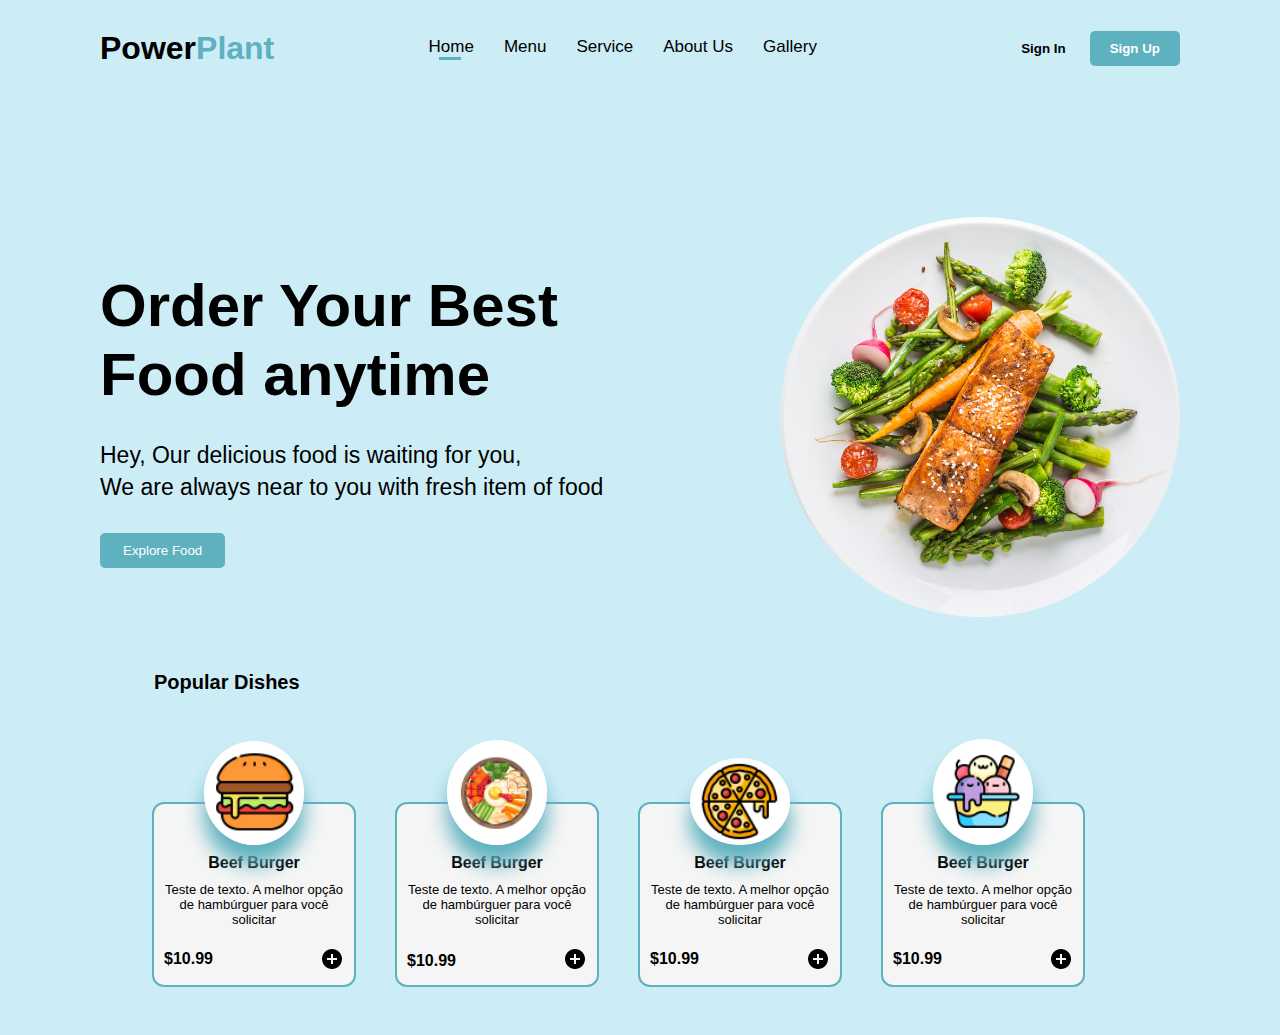
==== index.html @ d274d353 "Add files via upload" ====
<!DOCTYPE html>
<html lang="pt-br">
<head>
    <meta charset="UTF-8">
    <meta http-equiv="X-UA-Compatible" content="IE=edge">
    <link rel="stylesheet" href="style.css">
    <meta name="viewport" content="width=device-width, initial-scale=1.0">
    <title>Aplicativo de comida</title>
</head>
<body>
    <section class="menu">
        <div class="nav">
            <div class="logo"><h1>Power<b>Plant</b></h1></div>
            <ul>
                <li><a class="active" href="#">Home</a></li>
                <li><a href="#">Menu</a></li>
                <li><a href="#">Service</a></li>
                <li><a href="#">About Us</a></li>
                <li><a href="#">Gallery</a></li>
            </ul>
            <div>
                <input class="signin" type="submit" value="Sign In" name="signin">
                <input class="signup" type="submit" value="Sign Up" name="signup">
            </div>
        </div>
    </section>
    <section class="grid">
        <div class="content">
            <div class="content-left">
                <div class="info">
                    <h2>Order Your Best <br>Food anytime</h2>
                    <p>Hey, Our delicious food is waiting for you, <br>
                        We are always near to you with fresh item of food</p>
                </div>
                <button>Explore Food</button>
            </div>
            <div class="content-right">
                <img src="Food_Plate.png" alt="">
            </div>
        </div>
    </section>
    <section class="category">
        <div class="list-items">
            <h3>Popular Dishes</h3>
            <div class="card-list">
                <div class="card">
                    <img class="card_img" src="food_icon2.PNG" alt="">
                    <div class="food-title">
                        <h1>Beef Burger</h1>
                    </div>
                    <div class="desc-food">
                        <p>Teste de texto. A melhor opção de hambúrguer para você solicitar</p>
                    </div>
                    <div class="price">
                        <span>$10.99</span><img class="plus-icon" src="plus-circle.png" alt="">
                    </div>
                </div>
                <div class="card">
                    <img class="card_img" src="food_icon1.PNG" alt="">
                    <div class="food-title">
                        <h1>Beef Burger</h1>
                    </div>
                    <div class="desc-food">
                        <p>Teste de texto. A melhor opção de hambúrguer para você solicitar</p>
                    </div>
                    <div class="price">
                        <span>$10.99</span><span><img class="plus-icon" src="plus-circle.png" alt="">
                    </div>
                </div>
                <div class="card">
                    <img class="card_img" src="food_icon3.PNG" alt="">
                    <div class="food-title">
                        <h1>Beef Burger</h1>
                    </div>
                    <div class="desc-food">
                        <p>Teste de texto. A melhor opção de hambúrguer para você solicitar</p>
                    </div>
                    <div class="price">
                        <span>$10.99</span><img class="plus-icon" src="plus-circle.png" alt="">
                    </div>
                </div>
                <div class="card">
                    <img class="card_img" src="food_icon4.PNG" alt="">
                    <div class="food-title">
                        <h1>Beef Burger</h1>
                    </div>
                    <div class="desc-food">
                        <p>Teste de texto. A melhor opção de hambúrguer para você solicitar</p>
                    </div>
                    <div class="price">
                        <span>$10.99</span><img class="plus-icon" src="plus-circle.png" alt="">
                    </div>
                </div>
            </div>
        </div>

    </section>
</body>
</html>
---- style.css ----
*,::after,::before{
    margin: 0;
    padding: 0;
    box-sizing: border-box;
}

body{
    margin: 0 100px;
    background-color: #cdedf6;
}


/* MENU */
.nav{
    width: 100%;
    display: flex;
    justify-content: space-between;
    align-items: center;
    padding: 30px 0;
}

.nav .logo h1{
    font-weight: 600;
    font-family: sans-serif;
    color: black;
}

.nav .logo b{
    color: #5eb1bf;
}

.nav ul{
    display: flex;
    list-style: none;
}

.nav ul li{
    margin-right: 30px;
}

.nav ul li a{
    text-decoration: none;
    color: black;
    font-weight: 500;
    font-family: sans-serif;
    font-size: 17px;
}

/* ACTIVE */

.nav ul .active::after{
    content: '';
    width: 50%;
    height: 3px;
    background-color: #5eb1bf;
    display: flex;
    position: relative;
    margin-left: 10px;
}

/* INPUT */

input{
    padding: 10px 20px;
    cursor: pointer;
    font-weight: 600;
}

.signin{
    background: transparent;
    border: none;
}

.signup{
    background-color: #5eb1bf;
    color: white;
    outline: none;
    border: none;
    border-radius: 5px;
}

/* CONTENT */

.content{
    display: grid;
    grid-template-columns: 50% auto;
    gap: 30px;
    margin-top: 120px;
    align-items: center;
    justify-content: space-between;
    width: 100%;
}

/* #Content TEXT */
/* LEFT SIDE */

.content .content-left{
    display: block;
    width: 100%;
}

.content .content-left .info{
    max-width: 100%;
    display: flex;
    flex-direction: column;
}

.content .content-left .info h2{
    font-size: 60px;
    font-family: sans-serif;
    margin-bottom: 30px;
}

.content .content-left .info p{
    font-size: 23px;
    line-height: 2pc;
    margin-bottom: 30px;
    font-family: sans-serif;
}

/* #Content */
/* BUTTON */

.content .content-left button{
    padding: 10px 23px;
    background-color: #5eb1bf;
    color: white;
    border-radius: 5px;
    border: none;
    cursor: pointer;
}

/* #Content IMAGE */
/* RIGHT SIDE */

.content .content-right{
    display: block;
    width: 100%;
}

.content .content-right img{
    width: 400px;
    height: auto;
    position: relative;
    user-select: none;
    animation: rotate 10s linear infinite;
}


/* #Content */
/* ANIMATION */

@keyframes rotate {
    0%{
        transform: rotate(0deg);
    }
    100%{
        transform: rotate(360deg);
    }
}


/* CARDS */

.category{
    width: 100%;
    display: flex;
    margin-bottom: 50px;
    justify-content: center;
}

.category .list-items{
    width: 90%;
    position: relative;
    margin-top: 50px;
}

.category .list-items h3{
    font-size: 20px;
    padding-bottom: 40px;
    font-weight: 600;
    font-family: sans-serif;
    margin-bottom: 70px;
}

.category .list-items .card-list{
    display: grid;
    grid-template-columns: repeat(4, 1fr);
}

.category .card-list .card{
    width: 200px;
    height: auto;
    display: block;
    padding: 10px;
    border-radius: 10px;
    position: relative;
    background: whitesmoke;
    outline: 2px solid #5eb1bf;
}

.category .card-list .card_img{
    width: 50%;
    height: auto;
    bottom: 140px;
    left: 50px;
    object-fit: cover;
    object-position: center;
    background-repeat: no-repeat;
    position: absolute;
    box-shadow: 0 20px 20px #5eb1bf;
    border-radius: 50%;
}

.category .card-list .card .food-title{
    padding: 40px 0 10px;
}

.category .card-list .card .food-title h1{
    text-align: center;
    font-weight: bold;
    font-size: 16px;
    font-family: sans-serif;
}

.category .card .desc-food p{
    font-size: 13px;
    text-align: center;
    font-weight: 500;
    margin-bottom: 20px;
    font-family: sans-serif;
}

.category .card .price{
    display: flex;
    align-items: center;
    justify-content: space-between;
}

.category .card .price span{
    font-weight: 600;
    font-family: sans-serif;
}
    
.category .card .price .plus-icon{
    cursor: pointer;
}
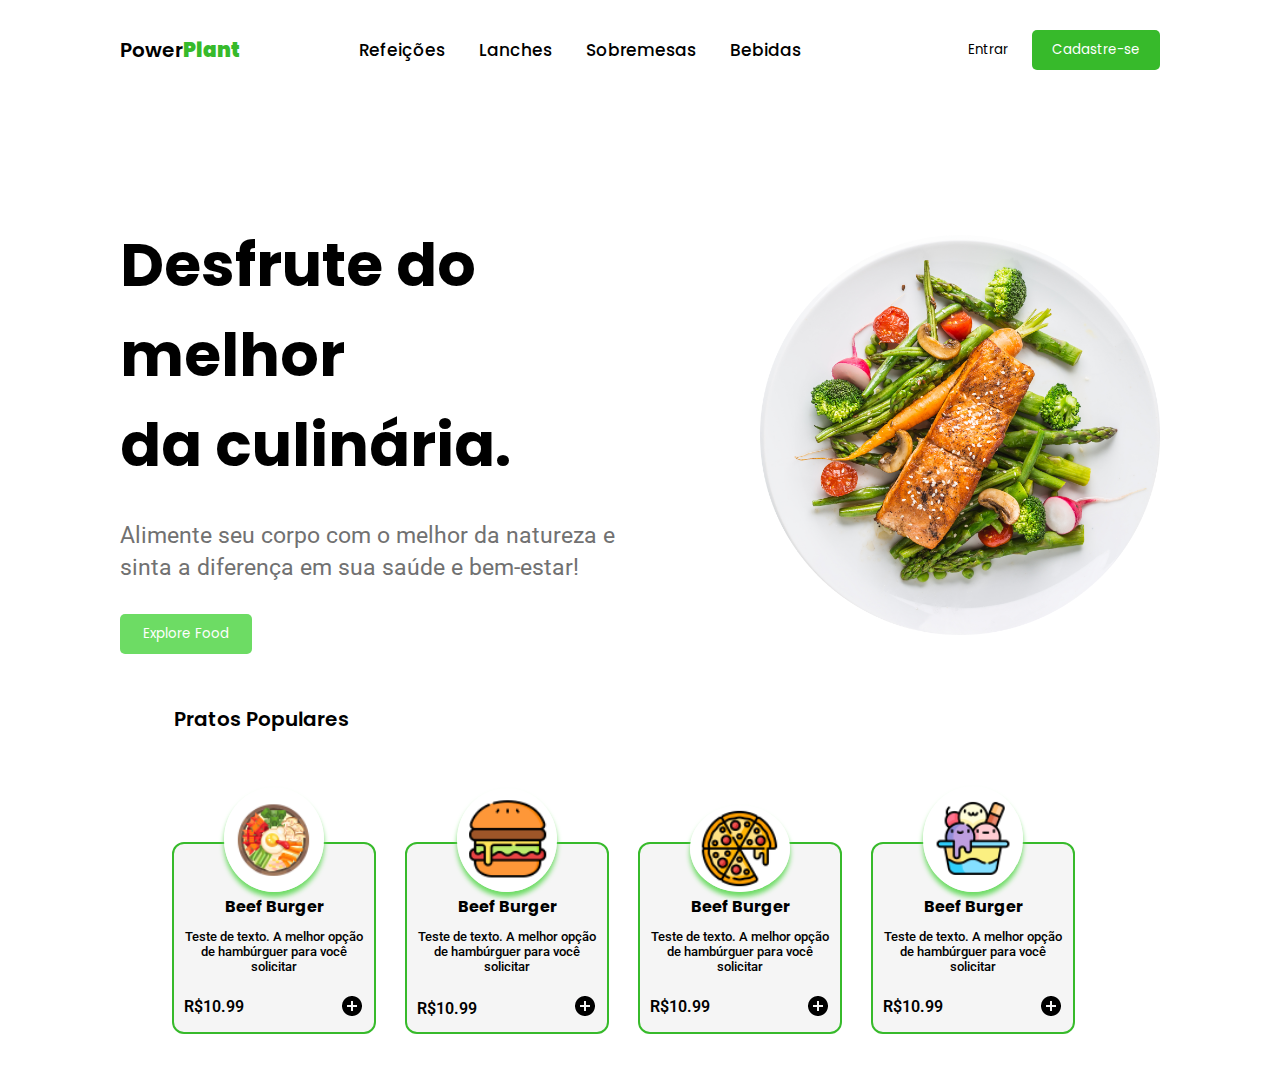
==== commit d65ded68: "creating pages for meal, snacks, desserts and drinks along with css design" ====
--- a/index.html
+++ b/index.html
@@ -1,99 +1,110 @@
 <!DOCTYPE html>
 <html lang="pt-br">
+
 <head>
     <meta charset="UTF-8">
     <meta http-equiv="X-UA-Compatible" content="IE=edge">
-    <link rel="stylesheet" href="style.css">
     <meta name="viewport" content="width=device-width, initial-scale=1.0">
-    <title>Aplicativo de comida</title>
+    <link rel="shortcut icon" href="./plant.svg"" type=" image/svg+xml">
+    <title>PowerPlant</title>
+    <link rel="preconnect" href="https://fonts.googleapis.com">
+    <link rel="preconnect" href="https://fonts.gstatic.com" crossorigin>
+    <link href="https://fonts.googleapis.com/css2?family=Poppins&family=Roboto&display=swap" rel="stylesheet">
+    <link rel="preload" href="./css/style.css" as="style">
+    <link rel="stylesheet" href="./css/style.css">
 </head>
+
 <body>
-    <section class="menu">
+    <section class="menu container">
         <div class="nav">
-            <div class="logo"><h1>Power<b>Plant</b></h1></div>
-            <ul>
-                <li><a class="active" href="#">Home</a></li>
-                <li><a href="#">Menu</a></li>
-                <li><a href="#">Service</a></li>
-                <li><a href="#">About Us</a></li>
-                <li><a href="#">Gallery</a></li>
+            <div class="logo">
+                <a href="./">
+                    <h1 class="font-1">Power<b>Plant</b></h1>
+                </a>
+            </div>
+            <ul class="active font-1">
+                <li><a href="./snack.html">Refeições</a></li>
+                <li><a href="./snacks.html">Lanches</a></li>
+                <li><a href="./desserts.html">Sobremesas</a></li>
+                <li><a href="./drinks.html">Bebidas</a></li>
             </ul>
             <div>
-                <input class="signin" type="submit" value="Sign In" name="signin">
-                <input class="signup" type="submit" value="Sign Up" name="signup">
+                <input class="signin font-1" type="submit" value="Entrar" name="signin">
+                <input class="signup font-1" type="submit" value="Cadastre-se" name="signup">
             </div>
         </div>
     </section>
-    <section class="grid">
+    <section class="grid container">
         <div class="content">
             <div class="content-left">
                 <div class="info">
-                    <h2>Order Your Best <br>Food anytime</h2>
-                    <p>Hey, Our delicious food is waiting for you, <br>
-                        We are always near to you with fresh item of food</p>
+                    <h2 class="font-1">Desfrute do melhor <br>da culinária.</h2>
+                    <p class="font-2 standard">Alimente seu corpo com o melhor da natureza e sinta a diferença em sua
+                        saúde e
+                        bem-estar!</p>
                 </div>
-                <button>Explore Food</button>
+                <button class="font-1">Explore Food</button>
             </div>
             <div class="content-right">
-                <img src="Food_Plate.png" alt="">
+                <img src="./img/Food_Plate.png" alt="">
             </div>
         </div>
     </section>
     <section class="category">
-        <div class="list-items">
-            <h3>Popular Dishes</h3>
+        <div class="list-items container">
+            <h3 class="font-1">Pratos Populares</h3>
             <div class="card-list">
                 <div class="card">
-                    <img class="card_img" src="food_icon2.PNG" alt="">
+                    <img class="card_img" src="./img/food_icon1.PNG" alt="">
                     <div class="food-title">
-                        <h1>Beef Burger</h1>
+                        <h1 class="font-1">Beef Burger</h1>
                     </div>
                     <div class="desc-food">
-                        <p>Teste de texto. A melhor opção de hambúrguer para você solicitar</p>
+                        <p class="font-2">Teste de texto. A melhor opção de hambúrguer para você solicitar</p>
                     </div>
-                    <div class="price">
-                        <span>$10.99</span><img class="plus-icon" src="plus-circle.png" alt="">
+                    <div class="font-2 price">
+                        <span>R$10.99</span><img class="plus-icon" src="./img/plus-circle.png" alt="">
                     </div>
                 </div>
                 <div class="card">
-                    <img class="card_img" src="food_icon1.PNG" alt="">
+                    <img class="card_img" src="./img/food_icon2.PNG" alt="">
                     <div class="food-title">
-                        <h1>Beef Burger</h1>
+                        <h1 class="font-1">Beef Burger</h1>
                     </div>
                     <div class="desc-food">
-                        <p>Teste de texto. A melhor opção de hambúrguer para você solicitar</p>
+                        <p class="font-2">Teste de texto. A melhor opção de hambúrguer para você solicitar</p>
                     </div>
-                    <div class="price">
-                        <span>$10.99</span><span><img class="plus-icon" src="plus-circle.png" alt="">
+                    <div class="price font-2">
+                        <span>R$10.99</span><span><img class="plus-icon" src="./img/plus-circle.png" alt="">
                     </div>
                 </div>
                 <div class="card">
-                    <img class="card_img" src="food_icon3.PNG" alt="">
+                    <img class="card_img" src="./img/food_icon3.PNG" alt="">
                     <div class="food-title">
-                        <h1>Beef Burger</h1>
+                        <h1 class="font-1">Beef Burger</h1>
                     </div>
                     <div class="desc-food">
-                        <p>Teste de texto. A melhor opção de hambúrguer para você solicitar</p>
+                        <p class="font-2">Teste de texto. A melhor opção de hambúrguer para você solicitar</p>
                     </div>
-                    <div class="price">
-                        <span>$10.99</span><img class="plus-icon" src="plus-circle.png" alt="">
+                    <div class="price font-2">
+                        <span>R$10.99</span><img class="plus-icon" src="./img/plus-circle.png" alt="">
                     </div>
                 </div>
                 <div class="card">
-                    <img class="card_img" src="food_icon4.PNG" alt="">
+                    <img class="card_img" src="./img/food_icon4.PNG" alt="">
                     <div class="food-title">
-                        <h1>Beef Burger</h1>
+                        <h1 class="font-1">Beef Burger</h1>
                     </div>
                     <div class="desc-food">
-                        <p>Teste de texto. A melhor opção de hambúrguer para você solicitar</p>
+                        <p class="font-2">Teste de texto. A melhor opção de hambúrguer para você solicitar</p>
                     </div>
-                    <div class="price">
-                        <span>$10.99</span><img class="plus-icon" src="plus-circle.png" alt="">
+                    <div class="price font-2">
+                        <span>R$10.99</span><img class="plus-icon" src="./img/plus-circle.png" alt="">
                     </div>
                 </div>
             </div>
         </div>
-
     </section>
 </body>
+
 </html>--- a/css/style.css
+++ b/css/style.css
@@ -0,0 +1,345 @@
+*,
+::after,
+::before {
+  margin: 0;
+  padding: 0;
+  box-sizing: border-box;
+}
+
+body {
+  margin: 0 100px;
+}
+
+a {
+  text-decoration: none;
+}
+
+.standard {
+  color: #717171;
+}
+
+.container {
+  box-sizing: border-box;
+  max-width: 1200px;
+  padding-left: 20px;
+  padding-right: 20px;
+  margin-left: auto;
+  margin-right: auto;
+}
+.point {
+  color: #6ddc64;
+}
+
+.font-1 {
+  font-family: "Poppins", sans-serif;
+}
+
+.font-2 {
+  font-family: "Roboto", sans-serif;
+}
+
+/* MENU */
+.nav {
+  width: 100%;
+  display: flex;
+  justify-content: space-between;
+  align-items: center;
+  padding: 30px 0;
+}
+
+.nav .logo h1 {
+  font-weight: 600;
+  font-size: 20px;
+  color: black;
+}
+
+.nav .logo b {
+  color: #37ba2b;
+}
+
+.nav ul {
+  display: flex;
+  list-style: none;
+}
+
+.nav ul li {
+  margin-right: 30px;
+}
+
+.nav ul li a {
+  text-decoration: none;
+  color: black;
+  font-weight: 500;
+  font-size: 17px;
+}
+
+/* ACTIVE */
+.active a {
+  border: 2px solid transparent;
+}
+
+.active a:hover {
+  border-bottom: 2px solid #37ba2b;
+}
+
+/* INPUT */
+
+input {
+  padding: 10px 20px;
+  cursor: pointer;
+  font-weight: 400;
+}
+
+.signin {
+  background: transparent;
+  border: none;
+}
+
+.signup {
+  background-color: #37ba2b;
+  color: white;
+  outline: none;
+  border: none;
+  border-radius: 5px;
+}
+
+.signup:hover {
+  background: #15730d;
+  transition: 0.3s;
+}
+
+/* CONTENT */
+
+.content {
+  display: grid;
+  grid-template-columns: 50% auto;
+  gap: 30px;
+  margin-top: 120px;
+  align-items: center;
+  justify-content: space-between;
+  width: 100%;
+}
+
+/* #Content TEXT */
+/* LEFT SIDE */
+
+.content .content-left {
+  display: block;
+  width: 100%;
+}
+
+.content .content-left .info {
+  max-width: 100%;
+  display: flex;
+  flex-direction: column;
+}
+
+.content .content-left .info h2 {
+  font-size: 60px;
+  margin-bottom: 30px;
+}
+
+.content .content-left .info p {
+  font-size: 23px;
+  line-height: 2pc;
+  margin-bottom: 30px;
+}
+
+/* #Content */
+/* BUTTON */
+
+.content .content-left button {
+  padding: 10px 23px;
+  background-color: #6ddc64;
+  color: white;
+  border-radius: 5px;
+  border: none;
+  cursor: pointer;
+}
+
+/* #Content IMAGE */
+/* RIGHT SIDE */
+
+.content .content-right {
+  display: block;
+  width: 100%;
+}
+
+.content .content-right img {
+  width: 400px;
+  height: auto;
+  position: relative;
+  user-select: none;
+  animation: rotate 10s linear infinite;
+}
+
+/* #Content */
+/* ANIMATION */
+
+@keyframes rotate {
+  0% {
+    transform: rotate(0deg);
+  }
+  100% {
+    transform: rotate(360deg);
+  }
+}
+
+/* CARDS */
+
+.category {
+  width: 100%;
+  display: flex;
+  margin-bottom: 50px;
+  justify-content: center;
+}
+
+.category .list-items {
+  width: 90%;
+  position: relative;
+  margin-top: 50px;
+}
+
+.category .list-items h3 {
+  font-size: 20px;
+  padding-bottom: 40px;
+  font-weight: 600;
+  margin-bottom: 70px;
+}
+
+.category .list-items .card-list {
+  display: grid;
+  grid-template-columns: repeat(4, 1fr);
+}
+
+.category .card-list .card {
+  width: 200px;
+  height: auto;
+  display: block;
+  padding: 10px;
+  border-radius: 10px;
+  position: relative;
+  background: whitesmoke;
+  outline: 2px solid#37BA2B;
+}
+
+.category .card-list .card_img {
+  width: 50%;
+  height: auto;
+  bottom: 140px;
+  left: 50px;
+  object-fit: cover;
+  object-position: center;
+  background-repeat: no-repeat;
+  position: absolute;
+  box-shadow: 0 5px 5px #6ddc64;
+  border-radius: 50%;
+}
+
+.category .card-list .card .food-title {
+  padding: 40px 0 10px;
+}
+
+.category .card-list .card .food-title h1 {
+  text-align: center;
+  font-weight: bold;
+  font-size: 16px;
+}
+
+.category .card .desc-food p {
+  font-size: 13px;
+  text-align: center;
+  font-weight: 500;
+  margin-bottom: 20px;
+}
+
+.category .card .price {
+  display: flex;
+  align-items: center;
+  justify-content: space-between;
+}
+
+.category .card .price span {
+  font-weight: 600;
+}
+
+.category .card .price .plus-icon {
+  cursor: pointer;
+}
+
+/* GLOBAL PAGES */
+main h1 {
+  padding-top: 120px;
+}
+
+.bold {
+  font-weight: bold;
+}
+
+.global-container {
+  display: grid;
+  grid-template-columns: 1fr 1fr 1fr;
+  padding-top: 60px;
+  gap: 30px;
+}
+
+.global-container {
+  justify-content: center;
+}
+
+.global-container img {
+  display: block;
+  border-radius: 4px;
+  max-width: 100%;
+  height: 200px;
+}
+
+.global-image {
+  position: relative;
+  display: inline-block;
+}
+
+.global-image span {
+  position: absolute;
+  background-color: #15730d;
+  color: #ffffff;
+  top: 15px;
+  right: 0;
+  padding: 5px;
+  border-radius: 4px 0 0 4px;
+  box-shadow: 0 5px 5px rgba(0, 0, 0, 0.5);
+}
+
+.global-image img {
+  border-radius: 4px 4px 0 0;
+  display: block;
+  width: 100%;
+  height: 450px;
+  object-fit: cover;
+}
+
+.global-bg:hover {
+  position: relative;
+  top: -3px;
+}
+
+.global-bg {
+  cursor: pointer;
+  box-shadow: 0 1px 2px rgba(0, 0, 0, 0.1);
+}
+
+.global-content {
+  text-align: end;
+  padding-left: 20px;
+  padding-right: 20px;
+  padding-top: 20px;
+  padding-bottom: 40px;
+}
+
+.global-content p {
+  font-size: 12px;
+}
+
+.global-content h2 {
+  position: relative;
+}
--- a/css/style.css
+++ b/css/style.css
@@ -0,0 +1,345 @@
+*,
+::after,
+::before {
+  margin: 0;
+  padding: 0;
+  box-sizing: border-box;
+}
+
+body {
+  margin: 0 100px;
+}
+
+a {
+  text-decoration: none;
+}
+
+.standard {
+  color: #717171;
+}
+
+.container {
+  box-sizing: border-box;
+  max-width: 1200px;
+  padding-left: 20px;
+  padding-right: 20px;
+  margin-left: auto;
+  margin-right: auto;
+}
+.point {
+  color: #6ddc64;
+}
+
+.font-1 {
+  font-family: "Poppins", sans-serif;
+}
+
+.font-2 {
+  font-family: "Roboto", sans-serif;
+}
+
+/* MENU */
+.nav {
+  width: 100%;
+  display: flex;
+  justify-content: space-between;
+  align-items: center;
+  padding: 30px 0;
+}
+
+.nav .logo h1 {
+  font-weight: 600;
+  font-size: 20px;
+  color: black;
+}
+
+.nav .logo b {
+  color: #37ba2b;
+}
+
+.nav ul {
+  display: flex;
+  list-style: none;
+}
+
+.nav ul li {
+  margin-right: 30px;
+}
+
+.nav ul li a {
+  text-decoration: none;
+  color: black;
+  font-weight: 500;
+  font-size: 17px;
+}
+
+/* ACTIVE */
+.active a {
+  border: 2px solid transparent;
+}
+
+.active a:hover {
+  border-bottom: 2px solid #37ba2b;
+}
+
+/* INPUT */
+
+input {
+  padding: 10px 20px;
+  cursor: pointer;
+  font-weight: 400;
+}
+
+.signin {
+  background: transparent;
+  border: none;
+}
+
+.signup {
+  background-color: #37ba2b;
+  color: white;
+  outline: none;
+  border: none;
+  border-radius: 5px;
+}
+
+.signup:hover {
+  background: #15730d;
+  transition: 0.3s;
+}
+
+/* CONTENT */
+
+.content {
+  display: grid;
+  grid-template-columns: 50% auto;
+  gap: 30px;
+  margin-top: 120px;
+  align-items: center;
+  justify-content: space-between;
+  width: 100%;
+}
+
+/* #Content TEXT */
+/* LEFT SIDE */
+
+.content .content-left {
+  display: block;
+  width: 100%;
+}
+
+.content .content-left .info {
+  max-width: 100%;
+  display: flex;
+  flex-direction: column;
+}
+
+.content .content-left .info h2 {
+  font-size: 60px;
+  margin-bottom: 30px;
+}
+
+.content .content-left .info p {
+  font-size: 23px;
+  line-height: 2pc;
+  margin-bottom: 30px;
+}
+
+/* #Content */
+/* BUTTON */
+
+.content .content-left button {
+  padding: 10px 23px;
+  background-color: #6ddc64;
+  color: white;
+  border-radius: 5px;
+  border: none;
+  cursor: pointer;
+}
+
+/* #Content IMAGE */
+/* RIGHT SIDE */
+
+.content .content-right {
+  display: block;
+  width: 100%;
+}
+
+.content .content-right img {
+  width: 400px;
+  height: auto;
+  position: relative;
+  user-select: none;
+  animation: rotate 10s linear infinite;
+}
+
+/* #Content */
+/* ANIMATION */
+
+@keyframes rotate {
+  0% {
+    transform: rotate(0deg);
+  }
+  100% {
+    transform: rotate(360deg);
+  }
+}
+
+/* CARDS */
+
+.category {
+  width: 100%;
+  display: flex;
+  margin-bottom: 50px;
+  justify-content: center;
+}
+
+.category .list-items {
+  width: 90%;
+  position: relative;
+  margin-top: 50px;
+}
+
+.category .list-items h3 {
+  font-size: 20px;
+  padding-bottom: 40px;
+  font-weight: 600;
+  margin-bottom: 70px;
+}
+
+.category .list-items .card-list {
+  display: grid;
+  grid-template-columns: repeat(4, 1fr);
+}
+
+.category .card-list .card {
+  width: 200px;
+  height: auto;
+  display: block;
+  padding: 10px;
+  border-radius: 10px;
+  position: relative;
+  background: whitesmoke;
+  outline: 2px solid#37BA2B;
+}
+
+.category .card-list .card_img {
+  width: 50%;
+  height: auto;
+  bottom: 140px;
+  left: 50px;
+  object-fit: cover;
+  object-position: center;
+  background-repeat: no-repeat;
+  position: absolute;
+  box-shadow: 0 5px 5px #6ddc64;
+  border-radius: 50%;
+}
+
+.category .card-list .card .food-title {
+  padding: 40px 0 10px;
+}
+
+.category .card-list .card .food-title h1 {
+  text-align: center;
+  font-weight: bold;
+  font-size: 16px;
+}
+
+.category .card .desc-food p {
+  font-size: 13px;
+  text-align: center;
+  font-weight: 500;
+  margin-bottom: 20px;
+}
+
+.category .card .price {
+  display: flex;
+  align-items: center;
+  justify-content: space-between;
+}
+
+.category .card .price span {
+  font-weight: 600;
+}
+
+.category .card .price .plus-icon {
+  cursor: pointer;
+}
+
+/* GLOBAL PAGES */
+main h1 {
+  padding-top: 120px;
+}
+
+.bold {
+  font-weight: bold;
+}
+
+.global-container {
+  display: grid;
+  grid-template-columns: 1fr 1fr 1fr;
+  padding-top: 60px;
+  gap: 30px;
+}
+
+.global-container {
+  justify-content: center;
+}
+
+.global-container img {
+  display: block;
+  border-radius: 4px;
+  max-width: 100%;
+  height: 200px;
+}
+
+.global-image {
+  position: relative;
+  display: inline-block;
+}
+
+.global-image span {
+  position: absolute;
+  background-color: #15730d;
+  color: #ffffff;
+  top: 15px;
+  right: 0;
+  padding: 5px;
+  border-radius: 4px 0 0 4px;
+  box-shadow: 0 5px 5px rgba(0, 0, 0, 0.5);
+}
+
+.global-image img {
+  border-radius: 4px 4px 0 0;
+  display: block;
+  width: 100%;
+  height: 450px;
+  object-fit: cover;
+}
+
+.global-bg:hover {
+  position: relative;
+  top: -3px;
+}
+
+.global-bg {
+  cursor: pointer;
+  box-shadow: 0 1px 2px rgba(0, 0, 0, 0.1);
+}
+
+.global-content {
+  text-align: end;
+  padding-left: 20px;
+  padding-right: 20px;
+  padding-top: 20px;
+  padding-bottom: 40px;
+}
+
+.global-content p {
+  font-size: 12px;
+}
+
+.global-content h2 {
+  position: relative;
+}
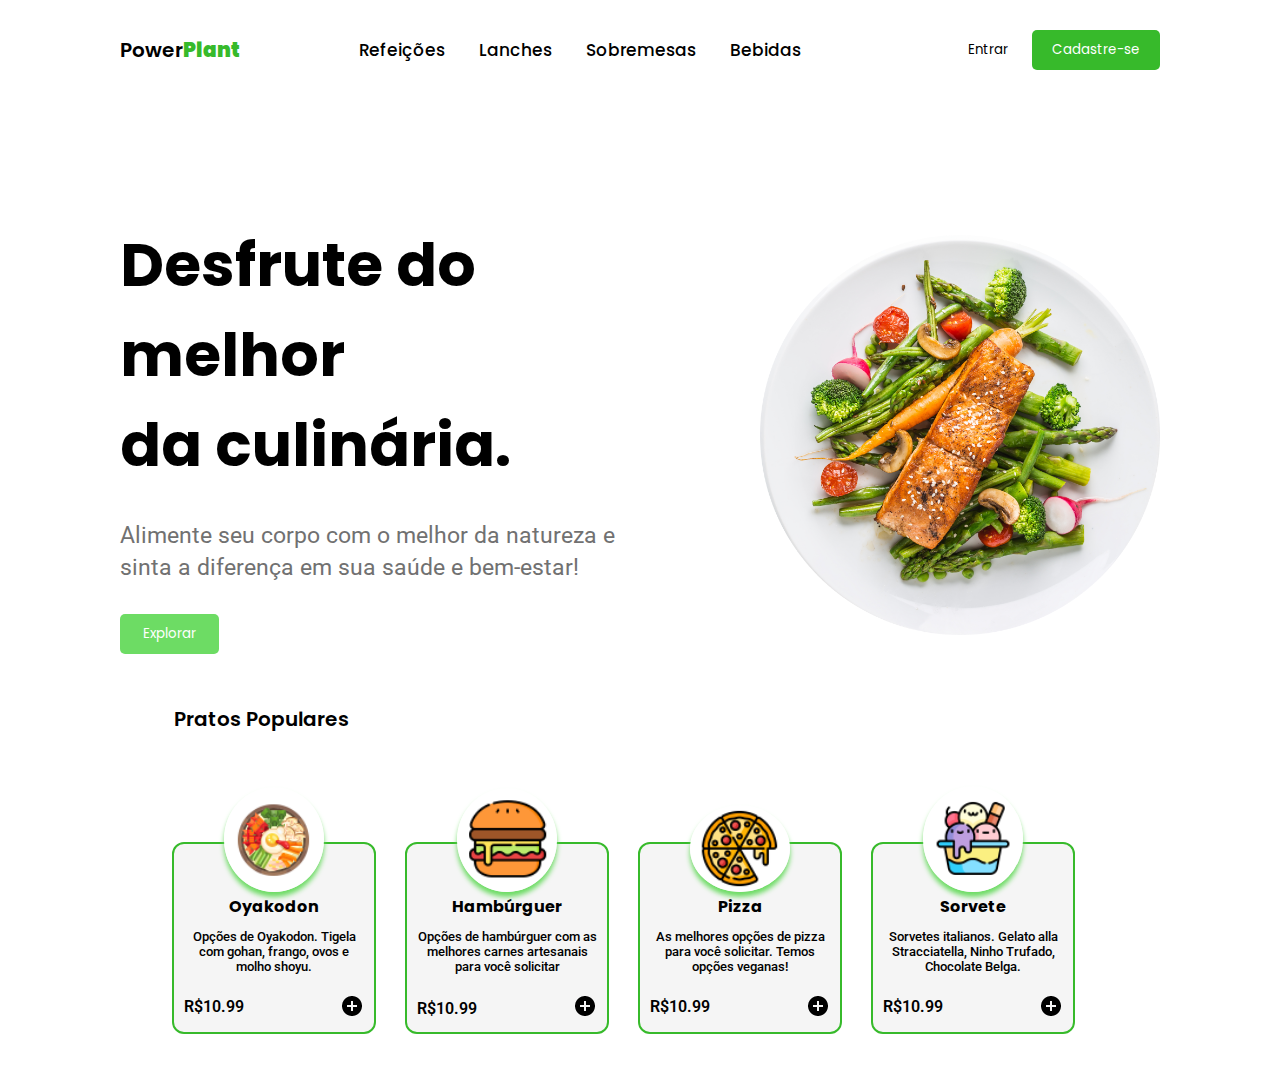
==== commit 831b3372: "index.html" ====
--- a/index.html
+++ b/index.html
@@ -43,7 +43,7 @@
                         saúde e
                         bem-estar!</p>
                 </div>
-                <button class="font-1">Explore Food</button>
+                <button class="font-1">Explorar</button>
             </div>
             <div class="content-right">
                 <img src="./img/Food_Plate.png" alt="">
@@ -57,10 +57,10 @@
                 <div class="card">
                     <img class="card_img" src="./img/food_icon1.PNG" alt="">
                     <div class="food-title">
-                        <h1 class="font-1">Beef Burger</h1>
+                        <h1 class="font-1">Oyakodon</h1>
                     </div>
                     <div class="desc-food">
-                        <p class="font-2">Teste de texto. A melhor opção de hambúrguer para você solicitar</p>
+                        <p class="font-2">Opções de Oyakodon. Tigela com gohan, frango, ovos e molho shoyu.</p>
                     </div>
                     <div class="font-2 price">
                         <span>R$10.99</span><img class="plus-icon" src="./img/plus-circle.png" alt="">
@@ -69,10 +69,10 @@
                 <div class="card">
                     <img class="card_img" src="./img/food_icon2.PNG" alt="">
                     <div class="food-title">
-                        <h1 class="font-1">Beef Burger</h1>
+                        <h1 class="font-1">Hambúrguer</h1>
                     </div>
                     <div class="desc-food">
-                        <p class="font-2">Teste de texto. A melhor opção de hambúrguer para você solicitar</p>
+                        <p class="font-2">Opções de hambúrguer com as melhores carnes artesanais para você solicitar</p>
                     </div>
                     <div class="price font-2">
                         <span>R$10.99</span><span><img class="plus-icon" src="./img/plus-circle.png" alt="">
@@ -81,10 +81,10 @@
                 <div class="card">
                     <img class="card_img" src="./img/food_icon3.PNG" alt="">
                     <div class="food-title">
-                        <h1 class="font-1">Beef Burger</h1>
+                        <h1 class="font-1">Pizza</h1>
                     </div>
                     <div class="desc-food">
-                        <p class="font-2">Teste de texto. A melhor opção de hambúrguer para você solicitar</p>
+                        <p class="font-2">As melhores opções de pizza para você solicitar. Temos opções veganas!</p>
                     </div>
                     <div class="price font-2">
                         <span>R$10.99</span><img class="plus-icon" src="./img/plus-circle.png" alt="">
@@ -93,10 +93,10 @@
                 <div class="card">
                     <img class="card_img" src="./img/food_icon4.PNG" alt="">
                     <div class="food-title">
-                        <h1 class="font-1">Beef Burger</h1>
+                        <h1 class="font-1">Sorvete</h1>
                     </div>
                     <div class="desc-food">
-                        <p class="font-2">Teste de texto. A melhor opção de hambúrguer para você solicitar</p>
+                        <p class="font-2">Sorvetes italianos. Gelato alla Stracciatella, Ninho Trufado, Chocolate Belga.</p>
                     </div>
                     <div class="price font-2">
                         <span>R$10.99</span><img class="plus-icon" src="./img/plus-circle.png" alt="">
@@ -107,4 +107,4 @@
     </section>
 </body>
 
-</html>+</html>
